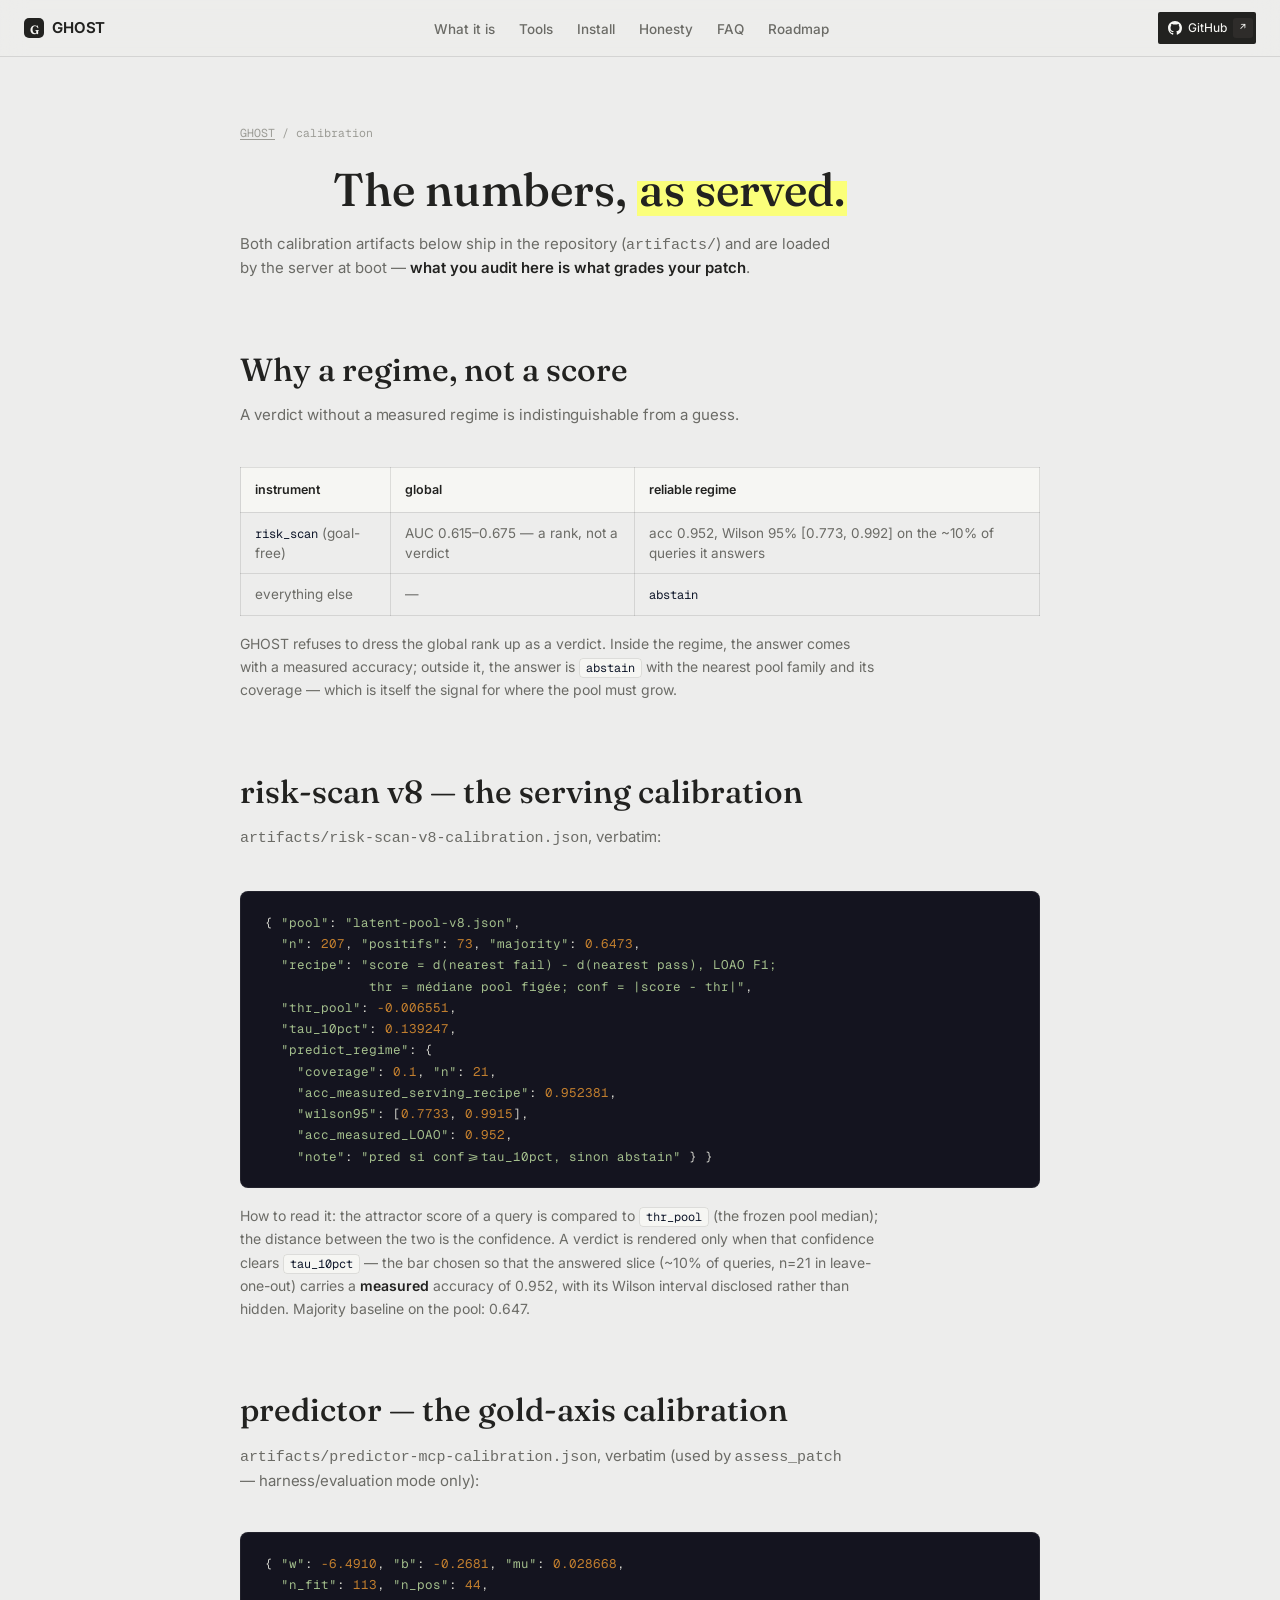
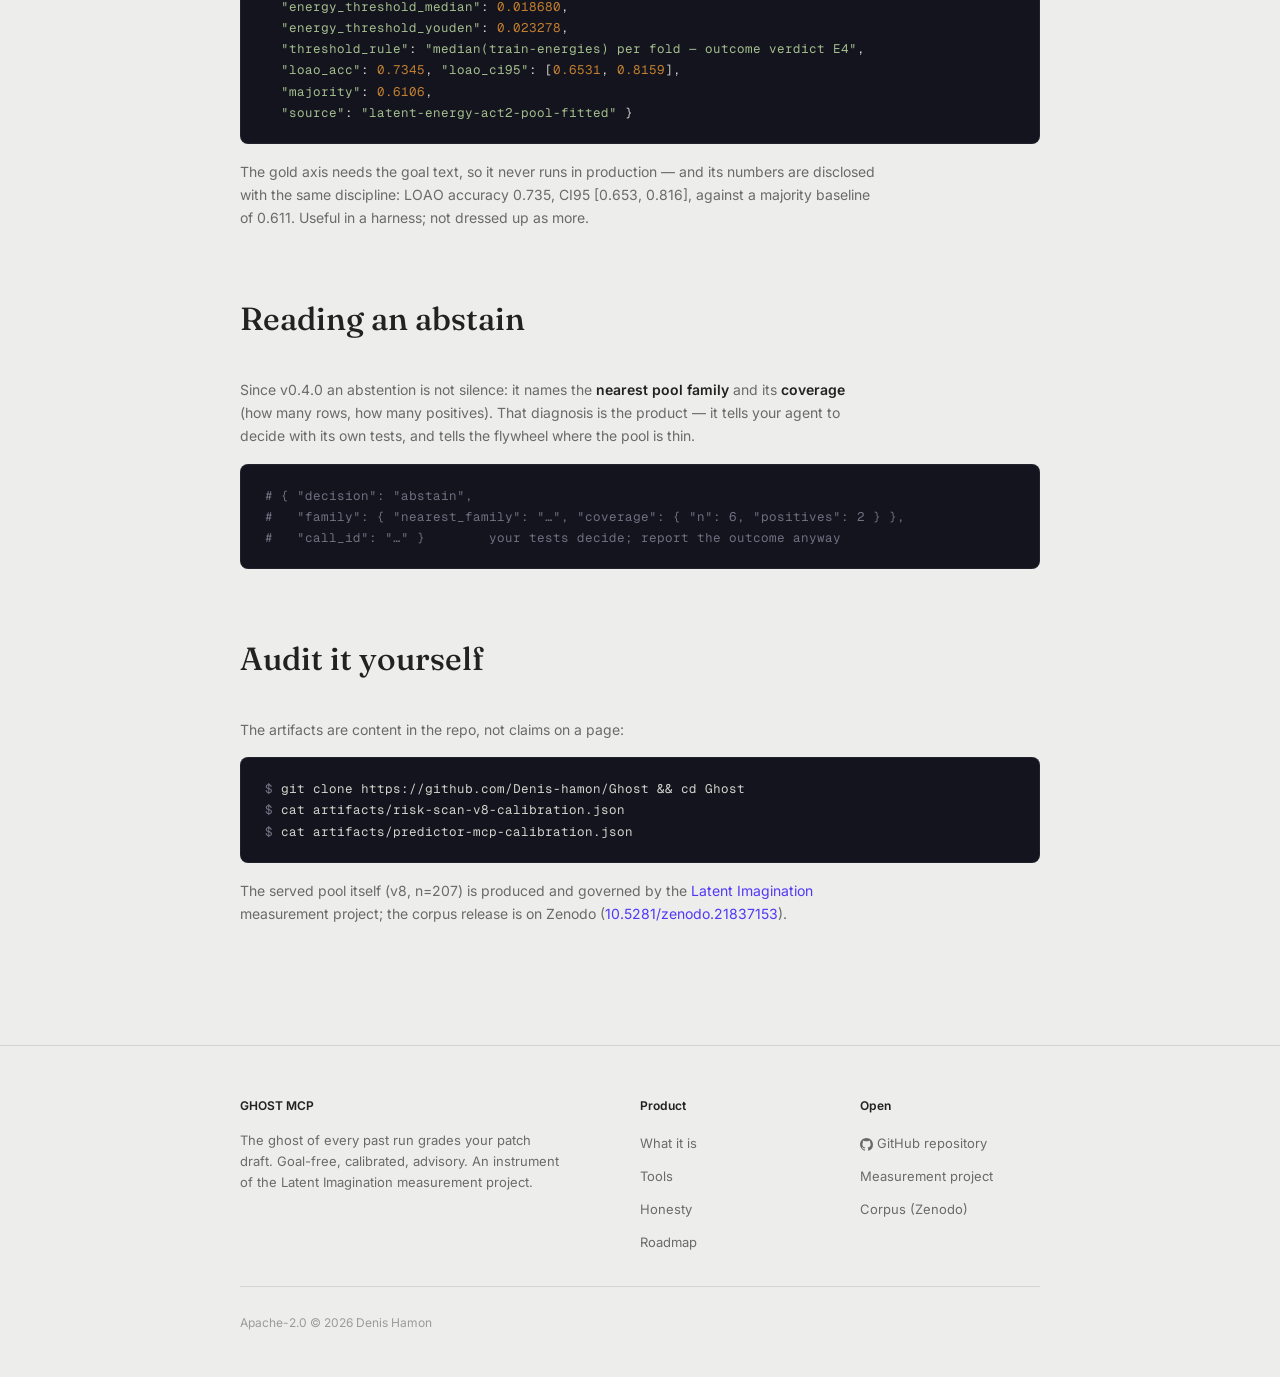
==== docs/calibration/index.html @ 3c2b6088 "site v6: langfuse three-column shell + four subpages — left rail (pool stats, changelog, guides), ri" ====
<!DOCTYPE html>
<html lang="en">
<head>
  <meta charset="UTF-8" />
  <meta name="viewport" content="width=device-width, initial-scale=1.0" />
  <title>Served calibration — GHOST MCP</title>
  <meta name="description" content="The two calibration artifacts GHOST ships and serves — risk-scan v8 regime and gold-axis predictor — rendered verbatim with how to read them." />
  <link rel="preconnect" href="https://fonts.googleapis.com" />
  <link rel="preconnect" href="https://fonts.gstatic.com" crossorigin />
  <link href="https://fonts.googleapis.com/css2?family=Fraunces:ital,opsz,wght@0,9..144,400;0,9..144,500;1,9..144,500&family=Inter:wght@400;430;450;500;600;700&family=Geist+Mono:wght@400;500&display=swap" rel="stylesheet" />
  <link rel="stylesheet" href="../styles.css" />
  <link rel="icon" href="data:image/svg+xml,%3Csvg xmlns='http://www.w3.org/2000/svg' viewBox='0 0 32 32'%3E%3Crect width='32' height='32' rx='8' fill='%23222220'/%3E%3Ctext x='16' y='22' font-size='16' text-anchor='middle' fill='%23f6f6f3' font-family='Georgia'%3EG%3C/text%3E%3C/svg%3E" />
</head>
<body class="sub">

  <svg xmlns="http://www.w3.org/2000/svg" style="display:none" aria-hidden="true">
    <symbol id="i-github" viewBox="0 0 16 16">
      <path fill="currentColor" d="M8 0C3.58 0 0 3.58 0 8c0 3.54 2.29 6.53 5.47 7.59.4.07.55-.17.55-.38 0-.19-.01-.82-.01-1.49-2.01.37-2.53-.49-2.69-.94-.09-.23-.48-.94-.82-1.13-.28-.15-.68-.52-.01-.53.63-.01 1.08.58 1.23.82.72 1.21 1.87.87 2.33.66.07-.52.28-.87.51-1.07-1.78-.2-3.64-.89-3.64-3.95 0-.87.31-1.59.82-2.15-.08-.2-.36-1.02.08-2.12 0 0 .67-.21 2.2.82.64-.18 1.32-.27 2-.27s1.36.09 2 .27c1.53-1.04 2.2-.82 2.2-.82.44 1.1.16 1.92.08 2.12.51.56.82 1.27.82 2.15 0 3.07-1.87 3.75-3.65 3.95.29.25.54.73.54 1.48 0 1.07-.01 1.93-.01 2.2 0 .21.15.46.55.38A8.01 8.01 0 0 0 16 8c0-4.42-3.58-8-8-8z"/>
    </symbol>
  </svg>

  <nav class="nav">
    <div class="nav-inner">
      <a class="brand" href="../"><span class="mark">G</span> GHOST</a>
      <ul class="nav-links">
        <li><a href="../#what">What it is</a></li>
        <li><a href="../#tools">Tools</a></li>
        <li><a href="../#install">Install</a></li>
        <li><a href="../#honesty">Honesty</a></li>
        <li><a href="../#faq">FAQ</a></li>
        <li><a href="../#roadmap">Roadmap</a></li>
      </ul>
      <a class="btn btn-primary" href="https://github.com/Denis-hamon/Ghost" style="box-shadow:none"><svg class="icon"><use href="#i-github"/></svg> GitHub <span class="kbd">↗</span></a>
    </div>
  </nav>

  <div class="shell">

  <aside class="rail rail-left" aria-label="Project panel">
    <div class="rail-box">
      <h6>Pool stats</h6>
      <div class="statrow"><span>Labeled runs</span><b>207</b></div>
      <div class="statrow"><span>Positives</span><b>73</b></div>
      <div class="statrow"><span>Regime coverage</span><b>≈10%</b></div>
      <div class="statrow"><span>Accuracy (LOAO)</span><b>0.952</b></div>
      <div class="statrow"><span>τ (confidence bar)</span><b>0.1392</b></div>
      <div class="statrow"><span>Served pool</span><b>v8</b></div>
    </div>
    <div class="rail-box">
      <h6>Changelog <a href="../changelog/">View all</a></h6>
      <div class="cl-item"><a href="../changelog/">Site v5 — vendor icons, motion, live tabs</a><time>2026-08-17</time></div>
      <div class="cl-item"><a href="../changelog/">Family diagnostics for abstention</a><time>2026-08-15</time></div>
      <div class="cl-item"><a href="../changelog/">Public repo — server v0.4.0 + calibration artifacts</a><time>2026-08-15</time></div>
    </div>
    <div class="rail-box">
      <h6>Self-hosting guides <a href="../self-hosting/">All</a></h6>
      <ul class="rail-links">
        <li><a href="../self-hosting/#http">Remote HTTP (one URL)</a></li>
        <li><a href="../self-hosting/#stdio">Local stdio (colocated)</a></li>
        <li><a href="../self-hosting/#auth">Bearer token (fail-closed)</a></li>
        <li><a href="../self-hosting/#env">Env overrides</a></li>
      </ul>
    </div>
    <div class="rail-box">
      <h6>Reference</h6>
      <ul class="rail-links">
        <li><a href="../tools/">Tools reference</a></li>
        <li><a href="../calibration/">Served calibration</a></li>
        <li><a href="https://github.com/Denis-hamon/latent-imagination">Measurement project</a></li>
        <li><a href="https://doi.org/10.5281/zenodo.21837153">Corpus (Zenodo)</a></li>
      </ul>
    </div>
  </aside>

  <div class="main">

  <div class="container">
    <div class="page-head" id="top">
      <span class="crumb"><a href="../">GHOST</a> / calibration</span>
      <h1 class="page-title">The numbers, <span class="hl">as served.</span></h1>
      <p class="page-lede">Both calibration artifacts below ship in the repository
      (<code>artifacts/</code>) and are loaded by the server at boot — <b>what you audit here is
      what grades your patch</b>.</p>
    </div>

    <section id="why">
      <div class="section-head">
        <h2>Why a regime, not a score</h2>
        <p>A verdict without a measured regime is indistinguishable from a guess.</p>
      </div>
      <table class="honesty-table">
        <tr><th>instrument</th><th>global</th><th>reliable regime</th></tr>
        <tr><td><code>risk_scan</code> (goal-free)</td><td>AUC 0.615–0.675 — a rank, not a verdict</td>
            <td>acc 0.952, Wilson 95% [0.773, 0.992] on the ~10% of queries it answers</td></tr>
        <tr><td>everything else</td><td>—</td><td><code>abstain</code></td></tr>
      </table>
      <p class="prose" style="margin-top:16px">GHOST refuses to dress the global rank up as a
      verdict. Inside the regime, the answer comes with a measured accuracy; outside it, the answer
      is <code>abstain</code> with the nearest pool family and its coverage — which is itself the
      signal for where the pool must grow.</p>
    </section>

    <section id="riskscan">
      <div class="section-head">
        <h2>risk-scan v8 — the serving calibration</h2>
        <p><code>artifacts/risk-scan-v8-calibration.json</code>, verbatim:</p>
      </div>
      <pre class="code">{ <span class="s">"pool"</span>: <span class="s">"latent-pool-v8.json"</span>,
  <span class="s">"n"</span>: <span class="n">207</span>, <span class="s">"positifs"</span>: <span class="n">73</span>, <span class="s">"majority"</span>: <span class="n">0.6473</span>,
  <span class="s">"recipe"</span>: <span class="s">"score = d(nearest fail) - d(nearest pass), LOAO F1;
             thr = médiane pool figée; conf = |score - thr|"</span>,
  <span class="s">"thr_pool"</span>: <span class="n">-0.006551</span>,
  <span class="s">"tau_10pct"</span>: <span class="n">0.139247</span>,
  <span class="s">"predict_regime"</span>: {
    <span class="s">"coverage"</span>: <span class="n">0.1</span>, <span class="s">"n"</span>: <span class="n">21</span>,
    <span class="s">"acc_measured_serving_recipe"</span>: <span class="n">0.952381</span>,
    <span class="s">"wilson95"</span>: [<span class="n">0.7733</span>, <span class="n">0.9915</span>],
    <span class="s">"acc_measured_LOAO"</span>: <span class="n">0.952</span>,
    <span class="s">"note"</span>: <span class="s">"pred si conf&gt;=tau_10pct, sinon abstain"</span> } }</pre>
      <p class="prose" style="margin-top:16px">How to read it: the attractor score of a query is
      compared to <code>thr_pool</code> (the frozen pool median); the distance between the two is
      the confidence. A verdict is rendered only when that confidence clears
      <code>tau_10pct</code> — the bar chosen so that the answered slice (~10% of queries, n=21 in
      leave-one-out) carries a <b>measured</b> accuracy of 0.952, with its Wilson interval
      disclosed rather than hidden. Majority baseline on the pool: 0.647.</p>
    </section>

    <section id="predictor">
      <div class="section-head">
        <h2>predictor — the gold-axis calibration</h2>
        <p><code>artifacts/predictor-mcp-calibration.json</code>, verbatim
        (used by <code>assess_patch</code> — harness/evaluation mode only):</p>
      </div>
      <pre class="code">{ <span class="s">"w"</span>: <span class="n">-6.4910</span>, <span class="s">"b"</span>: <span class="n">-0.2681</span>, <span class="s">"mu"</span>: <span class="n">0.028668</span>,
  <span class="s">"n_fit"</span>: <span class="n">113</span>, <span class="s">"n_pos"</span>: <span class="n">44</span>,
  <span class="s">"energy_threshold_median"</span>: <span class="n">0.018680</span>,
  <span class="s">"energy_threshold_youden"</span>: <span class="n">0.023278</span>,
  <span class="s">"threshold_rule"</span>: <span class="s">"median(train-energies) per fold — outcome verdict E4"</span>,
  <span class="s">"loao_acc"</span>: <span class="n">0.7345</span>, <span class="s">"loao_ci95"</span>: [<span class="n">0.6531</span>, <span class="n">0.8159</span>],
  <span class="s">"majority"</span>: <span class="n">0.6106</span>,
  <span class="s">"source"</span>: <span class="s">"latent-energy-act2-pool-fitted"</span> }</pre>
      <p class="prose" style="margin-top:16px">The gold axis needs the goal text, so it never runs
      in production — and its numbers are disclosed with the same discipline: LOAO accuracy 0.735,
      CI95 [0.653, 0.816], against a majority baseline of 0.611. Useful in a harness; not dressed
      up as more.</p>
    </section>

    <section id="abstain">
      <div class="section-head"><h2>Reading an abstain</h2></div>
      <p class="prose">Since v0.4.0 an abstention is not silence: it names the <b>nearest pool
      family</b> and its <b>coverage</b> (how many rows, how many positives). That diagnosis is the
      product — it tells your agent to decide with its own tests, and tells the flywheel where the
      pool is thin.</p>
      <pre class="code"><span class="c"># { "decision": "abstain",</span>
<span class="c">#   "family": { "nearest_family": "…", "coverage": { "n": 6, "positives": 2 } },</span>
<span class="c">#   "call_id": "…" }        your tests decide; report the outcome anyway</span></pre>
    </section>

    <section id="audit">
      <div class="section-head"><h2>Audit it yourself</h2></div>
      <p class="prose">The artifacts are content in the repo, not claims on a page:</p>
      <pre class="code"><span class="c">$</span> git clone https://github.com/Denis-hamon/Ghost &amp;&amp; cd Ghost
<span class="c">$</span> cat artifacts/risk-scan-v8-calibration.json
<span class="c">$</span> cat artifacts/predictor-mcp-calibration.json</pre>
      <p class="prose" style="margin-top:16px">The served pool itself (v8, n=207) is produced and
      governed by the <a href="https://github.com/Denis-hamon/latent-imagination">Latent
      Imagination</a> measurement project; the corpus release is on Zenodo
      (<a href="https://doi.org/10.5281/zenodo.21837153">10.5281/zenodo.21837153</a>).</p>
    </section>
  </div>

  <footer>
    <div class="container">
      <div class="foot-grid">
        <div>
          <h5>GHOST MCP</h5>
          <p class="about">The ghost of every past run grades your patch draft. Goal-free, calibrated,
          advisory. An instrument of the Latent Imagination measurement project.</p>
        </div>
        <div>
          <h5>Product</h5>
          <ul>
            <li><a href="../#what">What it is</a></li>
            <li><a href="../#tools">Tools</a></li>
            <li><a href="../#honesty">Honesty</a></li>
            <li><a href="../#roadmap">Roadmap</a></li>
          </ul>
        </div>
        <div>
          <h5>Open</h5>
          <ul>
            <li><a href="https://github.com/Denis-hamon/Ghost"><svg class="icon" style="width:13px;height:13px"><use href="#i-github"/></svg> GitHub repository</a></li>
            <li><a href="https://github.com/Denis-hamon/latent-imagination">Measurement project</a></li>
            <li><a href="https://doi.org/10.5281/zenodo.21837153">Corpus (Zenodo)</a></li>
          </ul>
        </div>
      </div>
      <div class="foot-fine">
        <span>Apache-2.0 © 2026 Denis Hamon</span>
      </div>
    </div>
  </footer>

  </div><!-- /.main -->

  <aside class="rail rail-right" aria-label="On this page">
    <div class="rail-box toc-box">
      <h6>On this page</h6>
      <ul class="toc">
        <li><a href="#top">Overview</a></li>
        <li><a href="#why">Why a regime</a></li>
        <li><a href="#riskscan">risk-scan v8</a></li>
        <li><a href="#predictor">Gold-axis predictor</a></li>
        <li><a href="#abstain">Reading an abstain</a></li>
        <li><a href="#audit">Audit it yourself</a></li>
      </ul>
    </div>
    <div class="rail-box rail-bottom">
      <a href="https://github.com/Denis-hamon/Ghost" aria-label="GitHub"><svg class="icon" style="width:18px;height:18px"><use href="#i-github"/></svg></a>
      <a class="btn btn-primary" href="../#install">Install <span class="kbd">I</span></a>
    </div>
  </aside>

  </div><!-- /.shell -->

  <script src="../site.js" defer></script>
</body>
</html>
---- docs/styles.css ----
/* GHOST MCP — design system v5
   Layout-faithful to langfuse.com, measured from the cloner capture with
   full computed styles + author declarations (2026-08-15).
   Geometry: 840px container · hero boxed card #f6f6f3 (centered, col gap 40,
   padding 40/32) · H1 68px serif w500 with NEON YELLOW #fbff7a highlight bars
   (0.76em) behind the lines · section h2 32px serif lh 36.8 · CTA h2 50px
   lh 1 · sections padding-top 120px · logo grid 6 cols cells 56px · buttons
   2px radius h32 with kbd chips · "Why" rows grid 1fr 3fr gap 32 · FAQ grid
   1fr 2fr gap 64.
   Type: langfuse self-hosts F37 Analog (commercial) — Fraunces stands in.
   Body: Inter (430/450 weights included, as measured live). Mono: Geist Mono.
   v5 adds: inline SVG icon sprite (vendors + GitHub), functional rotating
   panel tabs, scroll reveals, highlight sweep, stat count-ups — all gated
   behind body.js and disabled under prefers-reduced-motion (no-JS = v4).
*/

:root {
  --bg: #ededec;                 /* page bg (measured semantic background) */
  --card: #f6f6f3;               /* hero card / bars (rgb 246,246,243) */
  --panel: #ffffff;              /* white product panel */
  --ink: #222220;                /* headings */
  --ink-strong: #0f172a;         /* CTA heading, bold figures */
  --body: #6b6b66;               /* rgb(107,107,102) */
  --btn-ghost: #3d3d38;          /* rgb(61,61,56) */
  --btn-ink: #f6f6f3;            /* text on dark button */
  --faint: #9c9c96;
  --hl: #fbff7a;                 /* THE signature: neon yellow highlight */
  --accent: #4f39f6;             /* --text-links */
  --accent-soft: #6467f2;
  --positive: #65a30d;
  --border: rgba(34,34,32,0.12);
  --border-strong: rgba(34,34,32,0.24);
  --kbd-dark: rgba(64,61,57,0.4);
  --kbd-light: rgba(64,61,57,0.1);

  --code-bg: #14141f;
  --code-ink: #d4d4cd;
  --code-faint: #6f6f80;
  --code-orange: #c17e2e;
  --code-pink: #d05376;
  --code-blue: #7aa2b8;
  --code-green: #a3be8c;

  --shadow: rgba(0,0,0,0.05) 0px 4px 8px 0px, rgba(0,0,0,0.03) 0px 4px 4px 0px;
  --dur: 150ms;
  --ease: cubic-bezier(0.4,0,0.2,1);

  --serif: "Fraunces", ui-serif, Georgia, serif;
  --sans: "Inter", ui-sans-serif, system-ui, sans-serif;
  --mono: "Geist Mono", ui-monospace, "SF Mono", Menlo, monospace;
}

* { box-sizing: border-box; margin: 0; padding: 0; }
html { scroll-behavior: smooth; }
body { background: var(--bg); color: var(--body); font-family: var(--sans); font-size: 16px; font-weight: 400; line-height: 24px; -webkit-font-smoothing: antialiased; }
::selection { background: var(--hl); color: var(--ink); }
a { color: var(--accent); text-decoration: none; transition: color var(--dur) var(--ease); }
a:hover { color: var(--accent-soft); }
.container { max-width: 840px; margin: 0 auto; padding: 0 20px; }
section { padding: 120px 0 0; }
h1, h2, .serif { font-family: var(--serif); font-weight: 500; color: var(--ink); font-feature-settings: "dlig"; }

/* ===== icons (inline sprite, currentColor) ===== */
.icon { width: 16px; height: 16px; flex: none; display: inline-block; vertical-align: -3px; }
.btn .icon { width: 14px; height: 14px; }

/* ===== nav ===== */
.nav { position: sticky; top: 0; z-index: 50; background: rgba(237,237,236,0.85); backdrop-filter: blur(12px); border-bottom: 1px solid var(--border); transition: box-shadow 300ms var(--ease); }
.nav.scrolled { box-shadow: 0 1px 10px rgba(0,0,0,0.07); }
.nav-inner { display: flex; align-items: center; justify-content: space-between; height: 56px; padding: 0 24px; }
.brand { display: flex; align-items: center; gap: 8px; font-weight: 650; color: var(--ink); font-size: 15px; letter-spacing: -0.01em; }
.brand .mark { width: 20px; height: 20px; border-radius: 5px; background: var(--ink); color: var(--btn-ink); display: grid; place-items: center; font-family: var(--serif); font-size: 12px; }
.nav-links { display: flex; gap: 24px; list-style: none; }
.nav-links a { color: var(--body); font-size: 13.5px; font-weight: 500; }
.nav-links a:hover { color: var(--ink); }

/* ===== buttons (measured: h32, radius 2px, padding 3 3 3 10, gap 6, kbd chip 20x20) ===== */
.btn { display: inline-flex; flex-direction: row; align-items: center; gap: 6px; height: 32px; padding: 3px 3px 3px 10px; border-radius: 2px; font-family: var(--sans); font-size: 12px; font-weight: 450; letter-spacing: -0.06px; line-height: 18px; border: none; cursor: pointer; box-shadow: var(--shadow); transition: filter var(--dur) var(--ease), transform var(--dur) var(--ease); }
.btn:hover { transform: translateY(-1px); }
.btn-primary { background: var(--ink); color: var(--btn-ink); }
.btn-primary:hover { color: #fff; filter: brightness(1.15); }
.btn-ghost { background: var(--card); color: var(--btn-ghost); }
.btn-ghost:hover { color: var(--ink); filter: brightness(0.98); }
.btn .kbd { display: inline-flex; align-items: center; justify-content: center; width: 20px; height: 20px; font-family: var(--mono); font-size: 10px; border-radius: 3px; }
.btn-primary .kbd { background: var(--kbd-dark); color: var(--btn-ink); }
.btn-ghost .kbd { background: var(--kbd-light); color: var(--btn-ghost); }

/* ===== hero (v6: one bordered frame w/ corner ticks — stats row · body · client grid) ===== */
.hero { padding: 60px 0 0; }
.hero-frame { position: relative; background: var(--card); border: 1px solid var(--border-strong); }
.usedby { display: flex; justify-content: center; gap: 0; text-align: center; flex-wrap: wrap; padding: 16px 20px; border-bottom: 1px solid var(--border); }
.usedby span { font-size: 14px; font-weight: 430; line-height: 16.8px; letter-spacing: -0.26px; color: var(--body); padding: 0 20px; }
.usedby b { font-weight: 700; color: var(--ink-strong); font-variant-numeric: tabular-nums; }
.hero-body { display: flex; flex-direction: column; align-items: center; gap: 40px; padding: 56px 32px; }
/* crosshair corner ticks, langfuse-style */
.tick { position: absolute; width: 11px; height: 11px; pointer-events: none; z-index: 1; }
.tick::before { content: ""; position: absolute; left: 5px; top: 0; width: 1px; height: 11px; background: var(--ink); opacity: 0.45; }
.tick::after { content: ""; position: absolute; top: 5px; left: 0; width: 11px; height: 1px; background: var(--ink); opacity: 0.45; }
.tk-tl { top: -6px; left: -6px; } .tk-tr { top: -6px; right: -6px; }
.tk-bl { bottom: -6px; left: -6px; } .tk-br { bottom: -6px; right: -6px; }
h1 { font-size: 68px; line-height: 1.05; text-align: center; max-width: 774px; font-weight: 500; }
h1 .hl { background-image: linear-gradient(var(--hl), var(--hl)); background-size: 100% 0.76em; background-position: 0 92%; background-repeat: no-repeat; padding: 0 2px; }
.hero-lede { display: flex; flex-direction: column; align-items: center; gap: 24px; max-width: 576px; }
.hero-lede p { font-size: 15px; line-height: 22.5px; letter-spacing: -0.075px; color: var(--body); text-align: center; }
.hero-lede p b { color: var(--ink); font-weight: 600; }
.cta-row { display: flex; gap: 12px; flex-wrap: wrap; justify-content: center; }

/* ===== client grid (measured: 6 cols, cells 56px, wrapper padding 8) ===== */
.clientgrid { display: grid; grid-template-columns: repeat(6, minmax(0, 1fr)); gap: 0; padding: 8px; border-top: 1px solid var(--border); }
.clientgrid .cell { height: 56px; display: flex; align-items: center; justify-content: center; gap: 8px; border: 1px solid var(--border); margin: -1px 0 0 -1px; font-size: 12.5px; font-weight: 500; color: var(--body); background: var(--card); transition: background 200ms var(--ease), color 200ms var(--ease); }
.clientgrid .cell .icon { color: var(--faint); transition: color 200ms var(--ease), transform 200ms var(--ease); }
.clientgrid .cell:hover { background: var(--panel); color: var(--ink); }
.clientgrid .cell:hover .icon { color: var(--ink); transform: scale(1.12); }

/* ===== section heads ===== */
.section-head { display: flex; flex-direction: column; gap: 16px; align-items: flex-start; margin-bottom: 40px; }
h2 { font-size: 32px; line-height: 36.8px; font-weight: 500; }
h2 em, .em { font-style: italic; }
.section-head p { font-size: 15px; line-height: 22.5px; letter-spacing: -0.075px; max-width: 606px; }
.section-head p b { color: var(--ink); font-weight: 600; }

/* ===== white product panel with tab bar (S2) ===== */
.panel { background: var(--panel); border: 1px solid var(--border); border-radius: 12px; overflow: hidden; box-shadow: var(--shadow); }
.panel-tabs { display: flex; gap: 3px; padding: 8px 16px; background: var(--card); border-bottom: 1px solid var(--border); overflow-x: auto; }
.panel-tabs button { position: relative; overflow: hidden; border: none; background: transparent; padding: 4px 10px; border-radius: 4px; font-family: var(--sans); font-size: 12px; font-weight: 450; letter-spacing: -0.06px; color: var(--btn-ghost); cursor: pointer; white-space: nowrap; transition: color var(--dur) var(--ease); }
.panel-tabs button:hover { color: var(--ink); }
.panel-tabs button.on { background: var(--panel); box-shadow: var(--shadow); color: var(--ink); }
.panel-tabs button.prog::after { content: ""; position: absolute; left: 0; bottom: 0; height: 2px; width: 100%; background: var(--accent); transform-origin: left; transform: scaleX(0); animation: tabprog 6s linear forwards; }
@keyframes tabprog { to { transform: scaleX(1); } }
.panel-media { padding: 16px; }
.panel-media pre { display: none; }
.panel-media pre.on { display: block; }
body.js .panel-media pre.on { animation: panefade 350ms var(--ease); }
@keyframes panefade { from { opacity: 0; transform: translateY(5px); } }

/* ===== mosaic grids (S4: 3-col then 4-col, gap 8) ===== */
.mosaic { display: grid; gap: 8px; }
.mosaic-3 { grid-template-columns: repeat(3, minmax(0,1fr)); }
.mosaic-4 { grid-template-columns: repeat(4, minmax(0,1fr)); margin-top: 8px; }
.tile { background: var(--panel); border: 1px solid var(--border); border-radius: 12px; padding: 24px; min-height: 150px; transition: transform var(--dur) var(--ease), box-shadow var(--dur) var(--ease); }
.tile:hover { transform: translateY(-2px); box-shadow: rgba(15,23,42,0.10) 0px 8px 24px -4px, rgba(15,23,42,0.06) 0px 4px 8px -2px; }
.tile h3 { font-family: var(--sans); font-size: 14.5px; font-weight: 600; color: var(--ink); margin-bottom: 8px; letter-spacing: -0.01em; }
.tile p { font-size: 13px; line-height: 19px; color: var(--body); }
.tile p b { color: var(--ink); font-weight: 600; }
.tile .glyph { font-family: var(--mono); font-size: 11px; color: var(--accent); display: block; margin-bottom: 12px; }

/* ===== stacked bar under panel (S3 bottom: bg #f6f6f3, mt -1px, h>=120, space-between) ===== */
.underbar { display: flex; gap: 20px; padding: 16px 24px; margin-top: -1px; background: var(--card); border: 1px solid var(--border); border-radius: 0 0 12px 12px; justify-content: space-between; align-items: center; min-height: 120px; }
.underbar q { font-family: var(--serif); font-style: italic; font-size: 17px; line-height: 1.4; color: var(--ink); quotes: "“" "”"; max-width: 460px; }
.panel-wrap { border-radius: 12px 12px 0 0; overflow: hidden; border-bottom: none; }

/* ===== grid 2 (S5/S6: 415/420 cols gap 10) ===== */
.grid2 { display: grid; grid-template-columns: repeat(2, minmax(0,1fr)); gap: 10px; }
.grid2 .tile { min-height: 0; }

/* ===== cards row ===== */
.cards { display: grid; grid-template-columns: repeat(3, minmax(0,1fr)); gap: 16px; }
.card { background: var(--panel); border: 1px solid var(--border); border-radius: 12px; padding: 24px; box-shadow: var(--shadow); transition: transform var(--dur) var(--ease), box-shadow var(--dur) var(--ease); }
.card:hover { transform: translateY(-2px); box-shadow: rgba(15,23,42,0.10) 0px 8px 24px -4px, rgba(15,23,42,0.06) 0px 4px 8px -2px; }
.card h3 { font-size: 15px; font-weight: 620; color: var(--ink); margin-bottom: 8px; letter-spacing: -0.01em; }
.card p { font-size: 13.5px; line-height: 1.6; }
.card p b { color: var(--ink); font-weight: 600; }
.card .glyph { font-family: var(--mono); font-size: 11.5px; color: var(--accent); display: block; margin-bottom: 14px; }

/* ===== code ===== */
.code { background: var(--code-bg); border-radius: 8px; padding: 20px 24px; font-family: var(--mono); font-size: 12.5px; line-height: 1.7; color: var(--code-ink); overflow-x: auto; text-align: left; border: 1px solid rgba(255,255,255,0.06); }
.code .c { color: var(--code-faint); } .code .k { color: var(--code-pink); }
.code .s { color: var(--code-green); } .code .n { color: var(--code-orange); } .code .f { color: var(--code-blue); }
code.inline { font-family: var(--mono); font-size: 0.85em; color: var(--ink-strong); background: var(--card); border: 1px solid var(--border); border-radius: 4px; padding: 1px 6px; white-space: nowrap; }

/* ===== honesty dark band ===== */
.honesty { background: var(--code-bg); border-radius: 12px; padding: 48px; border: 1px solid rgba(255,255,255,0.06); }
.honesty .kicker { color: var(--code-faint); }
.honesty h2 { color: #ededea; margin-top: 12px; }
.honesty-grid { display: grid; grid-template-columns: repeat(3, 1fr); gap: 32px; margin-top: 36px; }
.honesty-grid b { display: block; font-family: var(--mono); font-size: 28px; font-weight: 500; color: #fff; letter-spacing: -0.02em; font-variant-numeric: tabular-nums; }
.honesty-grid > div > span { font-size: 12.5px; color: #9c9caf; line-height: 1.5; }
.honesty-grid b span { font-size: inherit; color: inherit; }
.honesty .note { margin-top: 32px; font-size: 13px; color: #9c9caf; max-width: 640px; line-height: 1.6; }
.kicker { font-family: var(--mono); font-size: 12px; color: var(--faint); }

/* ===== why rows (measured: grid 1fr 3fr gap 32, padding 16 0, center) ===== */
.why { list-style: none; }
.why li { display: grid; grid-template-columns: 1fr 3fr; gap: 32px; padding: 16px 0; align-items: center; border-bottom: 1px solid var(--border); }
.why li:last-child { border-bottom: none; }
.why li b { font-size: 14px; font-weight: 600; color: var(--ink); letter-spacing: -0.01em; }
.why li span { font-size: 14px; line-height: 21px; color: var(--body); }

/* ===== CTA (h2 50px #0f172a + split card flex gap 10) ===== */
.cta-h { font-size: 50px; line-height: 50px; color: var(--ink-strong); margin-bottom: 40px; max-width: 640px; }
.cta-card { display: flex; gap: 10px; flex-wrap: wrap; }
.cta-card > div { flex: 1 1 300px; background: var(--panel); border: 1px solid var(--border); border-radius: 12px; padding: 28px; box-shadow: var(--shadow); }
.cta-card h3 { font-family: var(--serif); font-size: 20px; font-weight: 500; color: var(--ink); margin-bottom: 10px; }
.cta-card p { font-size: 13.5px; margin-bottom: 16px; line-height: 1.55; }
.cta-card .fine { font-size: 12px; color: var(--faint); margin: 0; }

/* ===== FAQ (measured: grid 1fr 2fr gap 64 align start) ===== */
.faq { display: grid; grid-template-columns: 1fr 2fr; gap: 64px; align-items: flex-start; }
.faq-side h2 { font-size: 32px; line-height: 36.8px; }
.faq-item { border-bottom: 1px solid var(--border); padding: 20px 0; }
.faq-item:first-child { border-top: 1px solid var(--border); }
.faq-item summary { font-weight: 600; color: var(--ink); cursor: pointer; font-size: 15px; list-style: none; display: flex; justify-content: space-between; align-items: center; gap: 16px; letter-spacing: -0.01em; }
.faq-item summary::-webkit-details-marker { display: none; }
.faq-item summary::after { content: "+"; font-family: var(--mono); color: var(--faint); font-size: 18px; flex-shrink: 0; transition: transform 250ms var(--ease); }
.faq-item[open] summary::after { content: "–"; transform: rotate(180deg); }
.faq-item .a { margin-top: 12px; font-size: 13.5px; line-height: 1.6; max-width: 517px; }

/* ===== roadmap ===== */
.road { display: grid; grid-template-columns: 130px 1fr; gap: 20px; padding: 20px 0; border-bottom: 1px solid var(--border); }
.road:last-child { border-bottom: none; }
.road .when { font-family: var(--mono); font-size: 11.5px; color: var(--faint); padding-top: 3px; }
.road h4 { font-size: 15px; color: var(--ink); font-weight: 620; margin-bottom: 2px; }
.road p { font-size: 13.5px; line-height: 1.55; }
.chip { display: inline-block; font-family: var(--mono); font-size: 10.5px; font-weight: 500; padding: 2px 10px; border-radius: 999px; margin-left: 8px; vertical-align: 1px; }
.chip-done { background: #f0f7e2; color: #3f6212; border: 1px solid rgba(101,163,13,0.35); }
.chip-next { background: #eceaff; color: var(--accent); border: 1px solid rgba(79,57,246,0.3); }
.chip-later { background: var(--card); color: var(--body); border: 1px solid var(--border); }
.chip-parked { background: #fbeaf0; color: #a1466a; border: 1px solid rgba(208,83,118,0.3); }

/* ===== footer ===== */
footer { border-top: 1px solid var(--border); margin-top: 120px; padding: 48px 0; }
.foot-grid { display: grid; grid-template-columns: 2fr 1fr 1fr; gap: 40px; margin-bottom: 32px; }
.foot-grid h5 { font-size: 12px; font-weight: 620; color: var(--ink); margin-bottom: 12px; }
.foot-grid ul { list-style: none; display: flex; flex-direction: column; gap: 8px; }
.foot-grid a { color: var(--body); font-size: 13px; }
.foot-grid a:hover { color: var(--ink); }
.foot-grid .about { font-size: 13px; line-height: 1.6; max-width: 320px; color: var(--body); }
.foot-fine { display: flex; justify-content: space-between; gap: 24px; flex-wrap: wrap; font-size: 12px; color: var(--faint); border-top: 1px solid var(--border); padding-top: 24px; }
.foot-fine a { color: var(--faint); }

/* ===== v6 shell — langfuse three-column layout (left rail · bordered center · right rail) ===== */
.shell { display: block; }
.rail { display: none; }
.main { min-width: 0; position: relative; }
.rail-box { background: var(--card); border: 1px solid var(--border); border-radius: 6px; padding: 16px; }
.rail-box h6 { font-size: 12.5px; font-weight: 620; color: var(--ink); margin-bottom: 10px; display: flex; justify-content: space-between; align-items: baseline; gap: 8px; }
.rail-box h6 a { font-family: var(--mono); font-size: 10.5px; font-weight: 400; color: var(--body); text-decoration: underline; text-underline-offset: 2px; }
.rail-box h6 a:hover { color: var(--ink); }
.statrow { display: flex; justify-content: space-between; align-items: baseline; gap: 12px; font-size: 12.5px; color: var(--body); padding: 5px 0; border-bottom: 1px solid var(--border); }
.statrow:last-child { border-bottom: none; padding-bottom: 0; }
.statrow b { font-family: var(--mono); font-size: 12px; font-weight: 500; color: var(--ink); white-space: nowrap; }
.cl-item { padding: 8px 0; border-bottom: 1px solid var(--border); }
.cl-item:last-child { border-bottom: none; padding-bottom: 0; }
.cl-item a { display: block; font-size: 12.5px; font-weight: 500; color: var(--ink); line-height: 1.45; }
.cl-item a:hover { color: var(--accent); }
.cl-item time { font-family: var(--mono); font-size: 10.5px; color: var(--faint); }
.rail-links { list-style: none; }
.rail-links li { padding: 4px 0; }
.rail-links a { font-size: 12.5px; color: var(--body); }
.rail-links a:hover { color: var(--ink); }
.toc-box { background: none; border: none; }
.toc { list-style: none; }
.toc a { display: block; font-size: 13px; color: var(--body); padding: 5px 0 5px 12px; border-left: 2px solid transparent; transition: color var(--dur) var(--ease), border-color var(--dur) var(--ease); }
.toc a:hover { color: var(--ink); }
.toc a.on { color: var(--ink); font-weight: 500; border-left-color: var(--ink); }
.rail-bottom { margin-top: auto; display: flex; align-items: center; justify-content: space-between; gap: 12px; }
.rail-bottom > a:first-child { color: var(--btn-ghost); display: inline-flex; }
.rail-bottom > a:first-child:hover { color: var(--ink); }
/* hatched decorative strips in the center-column margins */
.hatch { display: none; position: absolute; pointer-events: none; background: repeating-linear-gradient(45deg, rgba(34,34,32,0.10) 0 1px, transparent 1px 8px); }
.hatch-a { top: 96px; left: 0; width: calc((100% - 840px) / 2); height: 230px; }
.hatch-b { top: 560px; right: 0; width: calc((100% - 840px) / 2); height: 300px; }
@media (min-width: 1500px) {
  .shell { display: grid; grid-template-columns: 300px minmax(0, 1fr) 300px; align-items: start; }
  .main { border-left: 1px solid var(--border); border-right: 1px solid var(--border); }
  .rail { display: flex; flex-direction: column; gap: 12px; position: sticky; top: 56px; height: calc(100vh - 56px); overflow-y: auto; padding: 16px; }
  .hatch { display: block; }
}

/* ===== v6 subpages (changelog · tools · calibration · self-hosting) ===== */
body.sub section { padding: 72px 0 0; }
body.sub .page-head { padding: 64px 0 0; }
.page-title { font-family: var(--serif); font-size: 46px; line-height: 1.08; font-weight: 500; color: var(--ink); max-width: 700px; }
.page-title .hl { background-image: linear-gradient(var(--hl), var(--hl)); background-size: 100% 0.76em; background-position: 0 92%; background-repeat: no-repeat; padding: 0 2px; }
.page-lede { margin-top: 18px; font-size: 15px; line-height: 22.5px; max-width: 606px; }
.page-lede b { color: var(--ink); font-weight: 600; }
.crumb { font-family: var(--mono); font-size: 11.5px; color: var(--faint); margin-bottom: 20px; display: block; }
.crumb a { color: var(--faint); text-decoration: underline; text-underline-offset: 2px; }
.crumb a:hover { color: var(--ink); }
.sig { margin-bottom: 12px; }
.prose { font-size: 14px; line-height: 1.65; max-width: 640px; }
.prose + .code, .prose + .sig { margin-top: 16px; }
.prose b { color: var(--ink); font-weight: 600; }
.prose code { font-family: var(--mono); font-size: 0.85em; color: var(--ink-strong); background: var(--card); border: 1px solid var(--border); border-radius: 4px; padding: 1px 6px; }
table.honesty-table { width: 100%; border-collapse: collapse; font-size: 13.5px; }
table.honesty-table th, table.honesty-table td { text-align: left; padding: 10px 14px; border: 1px solid var(--border); }
table.honesty-table th { background: var(--card); color: var(--ink); font-weight: 600; font-size: 12.5px; }
table.honesty-table td { color: var(--body); line-height: 1.5; }
table.honesty-table code { font-family: var(--mono); font-size: 0.9em; color: var(--ink-strong); }

/* ===== v5 motion — everything gated behind body.js; no-JS renders v4 ===== */
/* load sequence (hero) */
body.js .rise { opacity: 0; transform: translateY(14px); }
body.js.loaded .rise { opacity: 1; transform: none; transition: opacity 800ms var(--ease) var(--d, 0s), transform 800ms var(--ease) var(--d, 0s); }
/* highlight bar sweep — the langfuse signature, animated */
body.js h1 .hl { background-size: 0% 0.76em; }
body.js.loaded h1 .hl { background-size: 100% 0.76em; transition: background-size 900ms cubic-bezier(0.25,0.1,0.25,1) var(--d, 500ms); }
/* scroll reveals (class + --i set by script) */
body.js .reveal { opacity: 0; transform: translateY(16px); }
body.js .reveal.in { opacity: 1; transform: none; transition: opacity 700ms var(--ease) calc(var(--i, 0) * 70ms), transform 700ms var(--ease) calc(var(--i, 0) * 70ms); }

@media (prefers-reduced-motion: reduce) {
  html { scroll-behavior: auto; }
  body.js .rise, body.js .reveal { opacity: 1; transform: none; }
  body.js h1 .hl { background-size: 100% 0.76em; }
  .panel-tabs button.prog::after { animation: none; }
  body.js .panel-media pre.on { animation: none; }
  * { transition-duration: 0.01ms !important; animation-duration: 0.01ms !important; }
}

@media (max-width: 860px) {
  h1 { font-size: clamp(40px, 10vw, 68px); }
  .usedby { flex-direction: column; gap: 8px; }
  .clientgrid { grid-template-columns: repeat(3, minmax(0,1fr)); }
  .mosaic-3, .mosaic-4, .cards, .grid2, .honesty-grid { grid-template-columns: minmax(0,1fr); }
  .why li { grid-template-columns: 1fr; gap: 4px; }
  .faq { grid-template-columns: 1fr; gap: 32px; }
  .road { grid-template-columns: 1fr; }
  .underbar { flex-direction: column; align-items: flex-start; }
  section { padding: 80px 0 0; }
  .hero-body { padding: 36px 20px; gap: 28px; }
  .page-title { font-size: 34px; }
  .cta-h { font-size: 36px; line-height: 40px; }
  .nav-links { display: none; }
}
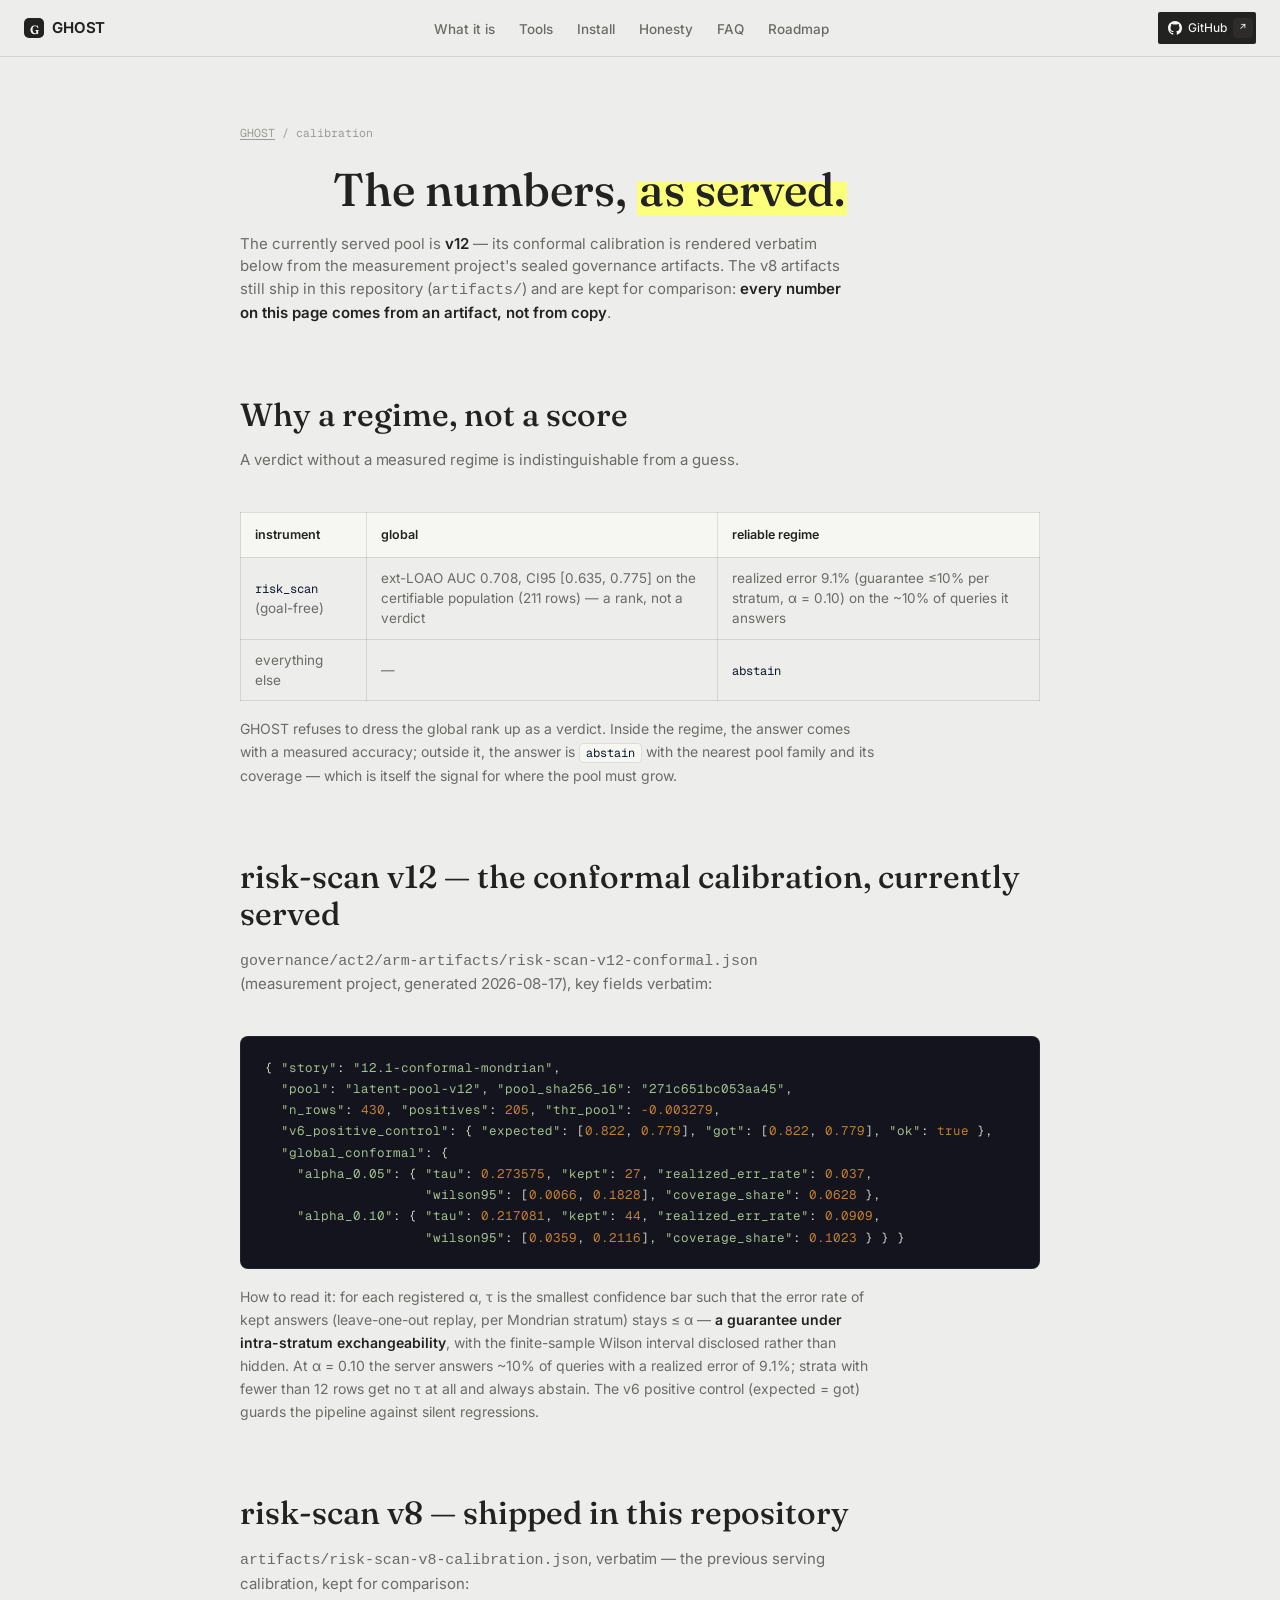
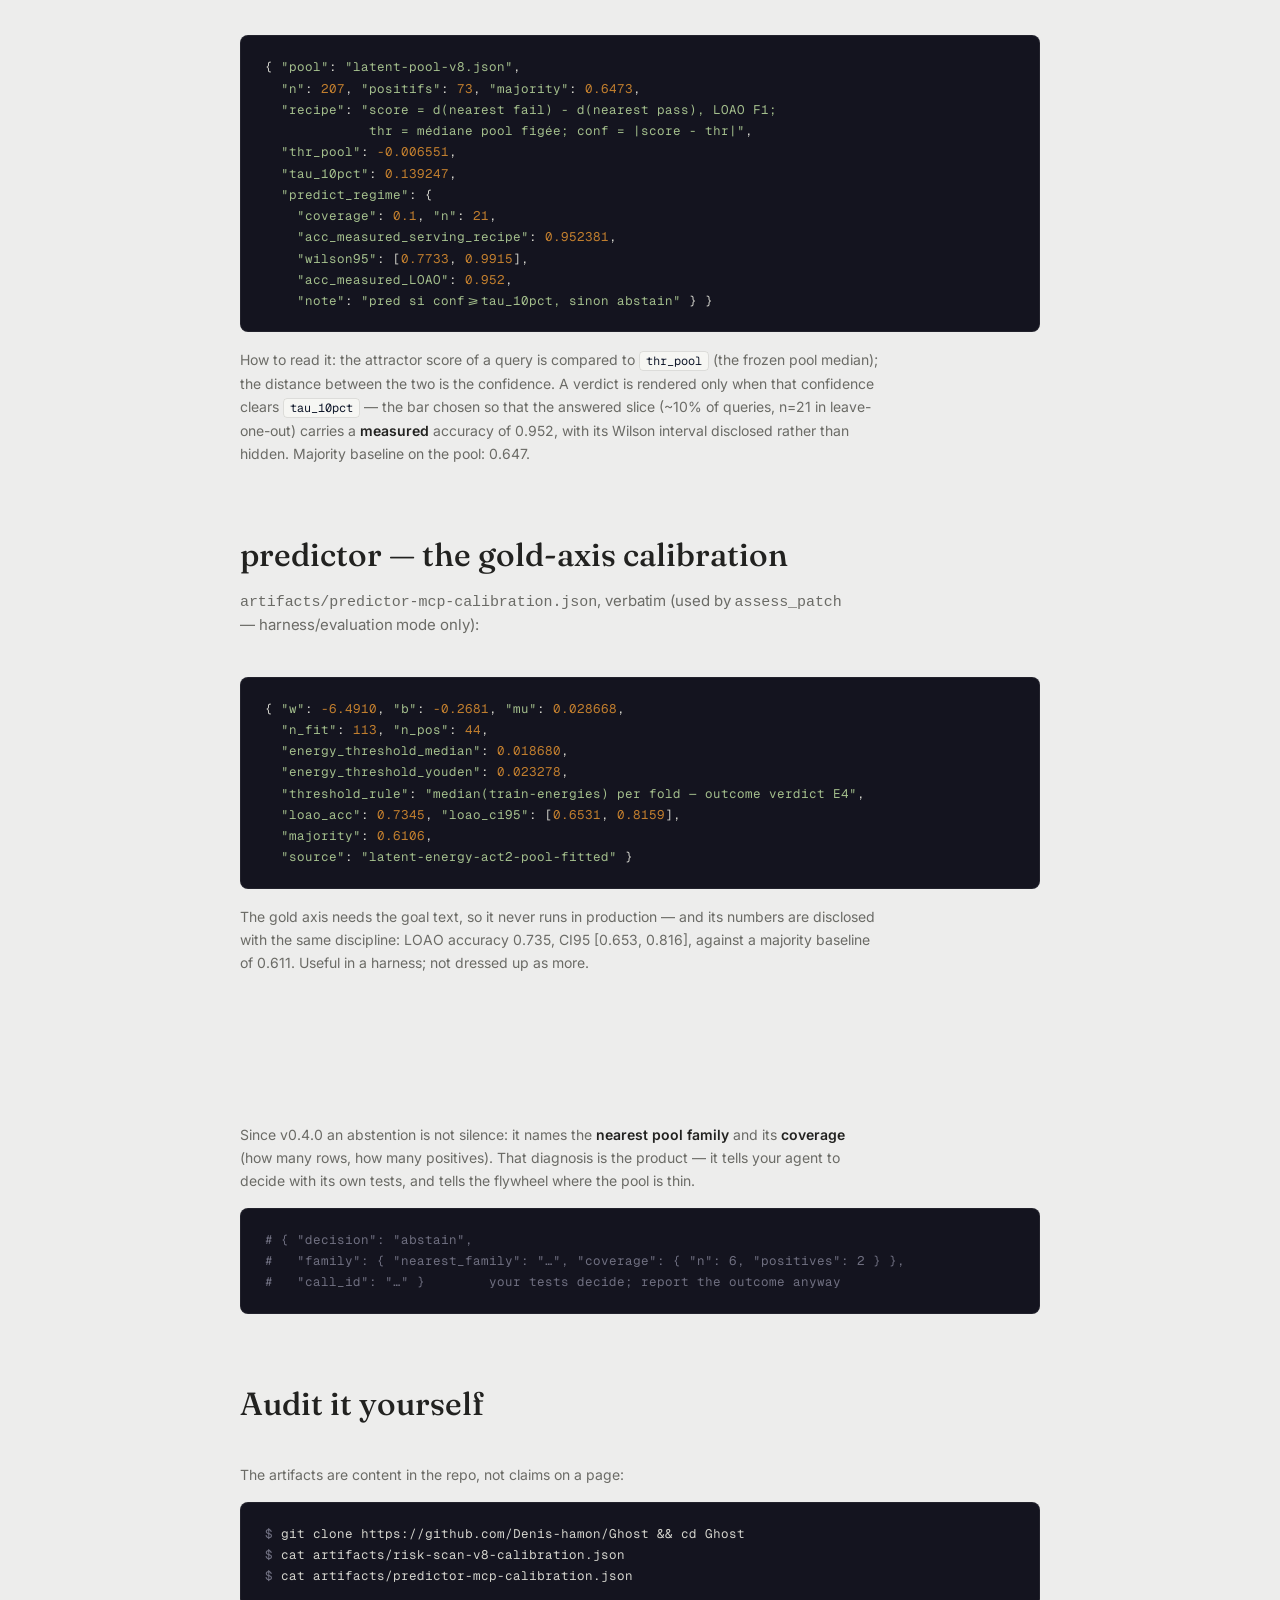
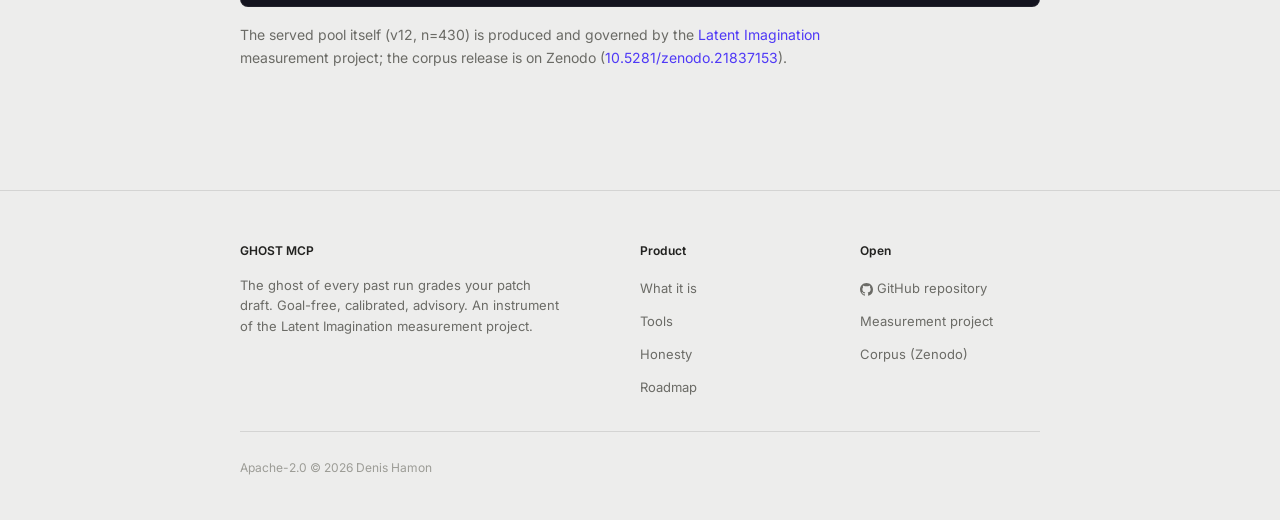
==== commit d3a18465: "content: pool v12 — the served numbers replace v8 everywhere they are headline Rail stats (430 rows," ====
--- a/docs/calibration/index.html
+++ b/docs/calibration/index.html
@@ -39,18 +39,18 @@
   <aside class="rail rail-left" aria-label="Project panel">
     <div class="rail-box">
       <h6>Pool stats</h6>
-      <div class="statrow"><span>Labeled runs</span><b>207</b></div>
-      <div class="statrow"><span>Positives</span><b>73</b></div>
+      <div class="statrow"><span>Grounded rows</span><b>430</b></div>
+      <div class="statrow"><span>Positives</span><b>205</b></div>
       <div class="statrow"><span>Regime coverage</span><b>≈10%</b></div>
-      <div class="statrow"><span>Accuracy (LOAO)</span><b>0.952</b></div>
-      <div class="statrow"><span>τ (confidence bar)</span><b>0.1392</b></div>
-      <div class="statrow"><span>Served pool</span><b>v8</b></div>
+      <div class="statrow"><span>Realized error (α=0.10)</span><b>9.1%</b></div>
+      <div class="statrow"><span>τ (conformal)</span><b>0.2171</b></div>
+      <div class="statrow"><span>Served pool</span><b>v12</b></div>
     </div>
     <div class="rail-box">
       <h6>Changelog <a href="../changelog/">View all</a></h6>
+      <div class="cl-item"><a href="../changelog/">Pool v12 promoted — conformal Mondrian calibration</a><time>2026-08-17</time></div>
       <div class="cl-item"><a href="../changelog/">Site v5 — vendor icons, motion, live tabs</a><time>2026-08-17</time></div>
       <div class="cl-item"><a href="../changelog/">Family diagnostics for abstention</a><time>2026-08-15</time></div>
-      <div class="cl-item"><a href="../changelog/">Public repo — server v0.4.0 + calibration artifacts</a><time>2026-08-15</time></div>
     </div>
     <div class="rail-box">
       <h6>Self-hosting guides <a href="../self-hosting/">All</a></h6>
@@ -78,9 +78,10 @@
     <div class="page-head" id="top">
       <span class="crumb"><a href="../">GHOST</a> / calibration</span>
       <h1 class="page-title">The numbers, <span class="hl">as served.</span></h1>
-      <p class="page-lede">Both calibration artifacts below ship in the repository
-      (<code>artifacts/</code>) and are loaded by the server at boot — <b>what you audit here is
-      what grades your patch</b>.</p>
+      <p class="page-lede">The currently served pool is <b>v12</b> — its conformal calibration is
+      rendered verbatim below from the measurement project's sealed governance artifacts. The v8
+      artifacts still ship in this repository (<code>artifacts/</code>) and are kept for
+      comparison: <b>every number on this page comes from an artifact, not from copy</b>.</p>
     </div>
 
     <section id="why">
@@ -90,8 +91,8 @@
       </div>
       <table class="honesty-table">
         <tr><th>instrument</th><th>global</th><th>reliable regime</th></tr>
-        <tr><td><code>risk_scan</code> (goal-free)</td><td>AUC 0.615–0.675 — a rank, not a verdict</td>
-            <td>acc 0.952, Wilson 95% [0.773, 0.992] on the ~10% of queries it answers</td></tr>
+        <tr><td><code>risk_scan</code> (goal-free)</td><td>ext-LOAO AUC 0.708, CI95 [0.635, 0.775] on the certifiable population (211 rows) — a rank, not a verdict</td>
+            <td>realized error 9.1% (guarantee ≤10% per stratum, α = 0.10) on the ~10% of queries it answers</td></tr>
         <tr><td>everything else</td><td>—</td><td><code>abstain</code></td></tr>
       </table>
       <p class="prose" style="margin-top:16px">GHOST refuses to dress the global rank up as a
@@ -100,10 +101,35 @@
       signal for where the pool must grow.</p>
     </section>
 
+    <section id="v12">
+      <div class="section-head">
+        <h2>risk-scan v12 — the conformal calibration, currently served</h2>
+        <p><code>governance/act2/arm-artifacts/risk-scan-v12-conformal.json</code>
+        (measurement project, generated 2026-08-17), key fields verbatim:</p>
+      </div>
+      <pre class="code">{ <span class="s">"story"</span>: <span class="s">"12.1-conformal-mondrian"</span>,
+  <span class="s">"pool"</span>: <span class="s">"latent-pool-v12"</span>, <span class="s">"pool_sha256_16"</span>: <span class="s">"271c651bc053aa45"</span>,
+  <span class="s">"n_rows"</span>: <span class="n">430</span>, <span class="s">"positives"</span>: <span class="n">205</span>, <span class="s">"thr_pool"</span>: <span class="n">-0.003279</span>,
+  <span class="s">"v6_positive_control"</span>: { <span class="s">"expected"</span>: [<span class="n">0.822</span>, <span class="n">0.779</span>], <span class="s">"got"</span>: [<span class="n">0.822</span>, <span class="n">0.779</span>], <span class="s">"ok"</span>: <span class="n">true</span> },
+  <span class="s">"global_conformal"</span>: {
+    <span class="s">"alpha_0.05"</span>: { <span class="s">"tau"</span>: <span class="n">0.273575</span>, <span class="s">"kept"</span>: <span class="n">27</span>, <span class="s">"realized_err_rate"</span>: <span class="n">0.037</span>,
+                    <span class="s">"wilson95"</span>: [<span class="n">0.0066</span>, <span class="n">0.1828</span>], <span class="s">"coverage_share"</span>: <span class="n">0.0628</span> },
+    <span class="s">"alpha_0.10"</span>: { <span class="s">"tau"</span>: <span class="n">0.217081</span>, <span class="s">"kept"</span>: <span class="n">44</span>, <span class="s">"realized_err_rate"</span>: <span class="n">0.0909</span>,
+                    <span class="s">"wilson95"</span>: [<span class="n">0.0359</span>, <span class="n">0.2116</span>], <span class="s">"coverage_share"</span>: <span class="n">0.1023</span> } } }</pre>
+      <p class="prose" style="margin-top:16px">How to read it: for each registered α, τ is the
+      smallest confidence bar such that the error rate of kept answers (leave-one-out replay,
+      per Mondrian stratum) stays ≤ α — <b>a guarantee under intra-stratum exchangeability</b>,
+      with the finite-sample Wilson interval disclosed rather than hidden. At α = 0.10 the server
+      answers ~10% of queries with a realized error of 9.1%; strata with fewer than 12 rows get no
+      τ at all and always abstain. The v6 positive control (expected = got) guards the pipeline
+      against silent regressions.</p>
+    </section>
+
     <section id="riskscan">
       <div class="section-head">
-        <h2>risk-scan v8 — the serving calibration</h2>
-        <p><code>artifacts/risk-scan-v8-calibration.json</code>, verbatim:</p>
+        <h2>risk-scan v8 — shipped in this repository</h2>
+        <p><code>artifacts/risk-scan-v8-calibration.json</code>, verbatim — the previous
+        serving calibration, kept for comparison:</p>
       </div>
       <pre class="code">{ <span class="s">"pool"</span>: <span class="s">"latent-pool-v8.json"</span>,
   <span class="s">"n"</span>: <span class="n">207</span>, <span class="s">"positifs"</span>: <span class="n">73</span>, <span class="s">"majority"</span>: <span class="n">0.6473</span>,
@@ -162,7 +188,7 @@
       <pre class="code"><span class="c">$</span> git clone https://github.com/Denis-hamon/Ghost &amp;&amp; cd Ghost
 <span class="c">$</span> cat artifacts/risk-scan-v8-calibration.json
 <span class="c">$</span> cat artifacts/predictor-mcp-calibration.json</pre>
-      <p class="prose" style="margin-top:16px">The served pool itself (v8, n=207) is produced and
+      <p class="prose" style="margin-top:16px">The served pool itself (v12, n=430) is produced and
       governed by the <a href="https://github.com/Denis-hamon/latent-imagination">Latent
       Imagination</a> measurement project; the corpus release is on Zenodo
       (<a href="https://doi.org/10.5281/zenodo.21837153">10.5281/zenodo.21837153</a>).</p>
@@ -209,7 +235,8 @@
       <ul class="toc">
         <li><a href="#top">Overview</a></li>
         <li><a href="#why">Why a regime</a></li>
-        <li><a href="#riskscan">risk-scan v8</a></li>
+        <li><a href="#v12">risk-scan v12 (served)</a></li>
+        <li><a href="#riskscan">risk-scan v8 (shipped)</a></li>
         <li><a href="#predictor">Gold-axis predictor</a></li>
         <li><a href="#abstain">Reading an abstain</a></li>
         <li><a href="#audit">Audit it yourself</a></li>
